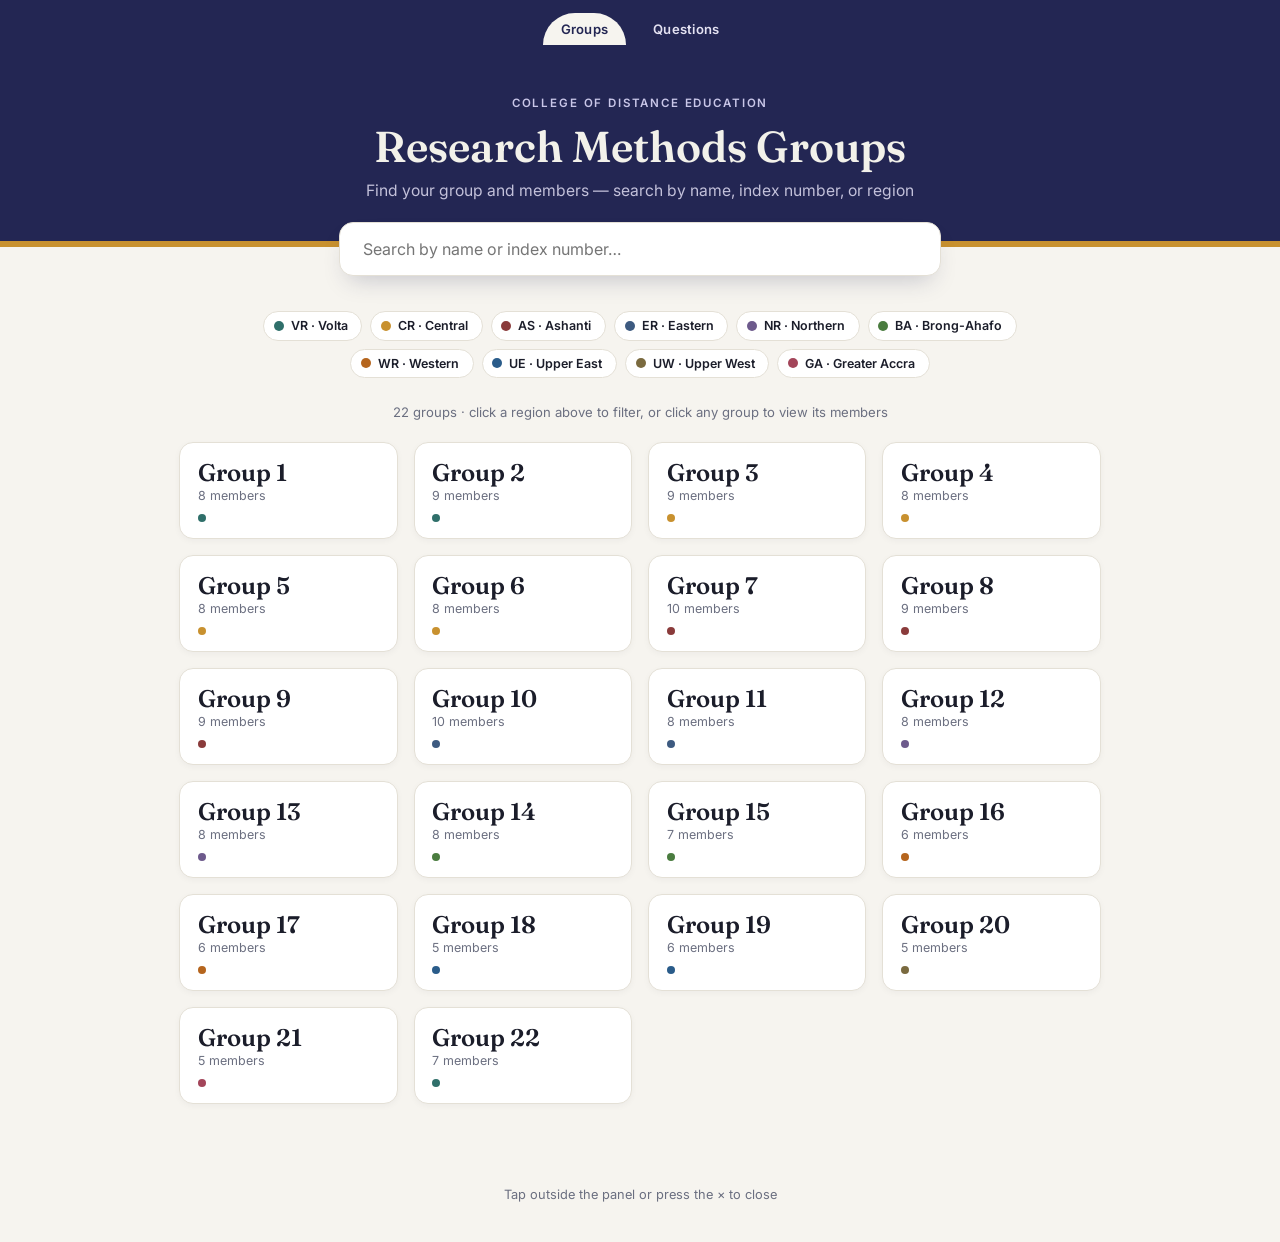
==== index.html @ 0dcab176 "Fix typo in print statement" ====
<!DOCTYPE html>
<html lang="en">
<head>
<meta charset="UTF-8">
<meta name="viewport" content="width=device-width, initial-scale=1.0">
<title>Research Methods — Groups</title>
<style>
  @import url('https://fonts.googleapis.com/css2?family=Fraunces:opsz,wght@9..144,500;9..144,600;9..144,700&family=Inter:wght@400;500;600;700&display=swap');

  :root{
    --ink:#1b1d2a;
    --paper:#f6f4ef;
    --card:#ffffff;
    --line:#e4e0d6;
    --navy:#232653;
    --gold:#c8912f;
    --muted:#6b6f80;

    /* region palette — one distinct hue per Ghana region code in the data */
    --r-VR:#2f6f6a;  /* Volta        - teal    */
    --r-CR:#c8912f;  /* Central      - gold    */
    --r-AS:#8a3b3b;  /* Ashanti      - brick   */
    --r-ER:#3d5a80;  /* Eastern      - steel   */
    --r-NR:#6d5a8c;  /* Northern     - plum    */
    --r-BA:#4a7c3f;  /* Brong-Ahafo  - moss    */
    --r-WR:#b5651d;  /* Western      - ochre   */
    --r-UE:#2a5c8a;  /* Upper East   - blue    */
    --r-UW:#7a6a3f;  /* Upper West   - olive   */
    --r-GA:#a3455a;  /* Greater Accra- rose    */
  }

  *{box-sizing:border-box;}
  body{
    margin:0; background:var(--paper); color:var(--ink);
    font-family:'Inter',system-ui,sans-serif;
    -webkit-font-smoothing:antialiased;
  }

  header{
    background:var(--navy); color:#f2f1ea;
    padding:3.2rem 1.5rem 2.6rem; text-align:center;
    border-bottom:6px solid var(--gold);
  }
  header .eyebrow{
    font-size:.72rem; letter-spacing:.16em; text-transform:uppercase;
    color:#c9c6e8; margin-bottom:.6rem; font-weight:600;
  }
  header h1{
    font-family:'Fraunces',serif; font-weight:600; font-size:clamp(1.8rem,4vw,2.7rem);
    margin:0 0 .5rem;
  }
  header p{ margin:0; color:#c3c1da; font-size:.98rem; }

  .search-wrap{
    max-width:640px; margin:-1.6rem auto 0; padding:0 1.2rem; position:relative; z-index:5;
  }
  #searchInput{
    width:100%; padding:1rem 1.4rem; border-radius:14px; border:1px solid var(--line);
    box-shadow:0 12px 24px -10px rgba(35,38,83,.25); outline:none; font-size:1rem;
    font-family:inherit; background:var(--card); color:var(--ink);
  }
  #searchInput:focus{ border-color:var(--navy); }

  #searchResults{ max-width:640px; margin:.7rem auto 0; padding:0 1.2rem; }
  .result-card{
    background:var(--card); border:1px solid var(--line); border-radius:12px;
    padding:.85rem 1.1rem; margin-bottom:.55rem; display:flex; justify-content:space-between;
    align-items:center; gap:1rem;
  }
  .result-card strong{ font-weight:600; }
  .result-card .idx{ color:var(--muted); font-size:.85rem; }
  .result-tag{
    color:#fff; padding:.25rem .7rem; border-radius:999px; font-size:.72rem;
    font-weight:600; letter-spacing:.03em; white-space:nowrap;
  }

  /* region legend / filter */
  .legend{
    max-width:900px; margin:2.2rem auto .4rem; padding:0 1.2rem;
    display:flex; flex-wrap:wrap; gap:.5rem; justify-content:center;
  }
  .legend button{
    display:flex; align-items:center; gap:.45rem; font-family:inherit;
    background:var(--card); border:1px solid var(--line); border-radius:999px;
    padding:.4rem .85rem .4rem .6rem; cursor:pointer; font-size:.78rem; font-weight:600;
    color:var(--ink); transition:.15s ease;
  }
  .legend button .dot{ width:.62rem; height:.62rem; border-radius:50%; flex:none; }
  .legend button:hover{ border-color:var(--navy); }
  .legend button.active{ background:var(--navy); border-color:var(--navy); color:#fff; }
  .legend .clear{ opacity:.65; font-weight:500; }

  .section-label{
    text-align:center; max-width:900px; margin:1.6rem auto .2rem; padding:0 1.2rem;
    color:var(--muted); font-size:.82rem;
  }

  .container{
    display:grid; grid-template-columns:repeat(auto-fill,minmax(190px,1fr));
    gap:16px; padding:1.2rem; max-width:960px; margin:0 auto 3rem;
  }

  .group-card{
    background:var(--card); border:1px solid var(--line); border-radius:14px;
    padding:1.1rem 1.1rem 1rem; cursor:pointer; text-align:left;
    box-shadow:0 2px 6px rgba(27,29,42,.04); transition:.18s ease;
  }
  .group-card:hover{ transform:translateY(-3px); box-shadow:0 10px 20px -8px rgba(27,29,42,.18); border-color:var(--navy); }
  .group-card.dimmed{ opacity:.32; }
  .group-card.highlighted{ border-color:var(--gold); box-shadow:0 0 0 2px var(--gold); }

  .group-card .g-num{
    font-family:'Fraunces',serif; font-size:1.5rem; font-weight:600; line-height:1;
  }
  .group-card .g-count{ color:var(--muted); font-size:.78rem; margin-top:.2rem; }
  .g-regions{ display:flex; gap:4px; margin-top:.7rem; flex-wrap:wrap; }
  .g-regions .dot{ width:.5rem; height:.5rem; border-radius:50%; }

  /* modal */
  .modal{
    display:none; position:fixed; inset:0; background:rgba(27,29,42,.55);
    backdrop-filter:blur(3px); z-index:1000; padding:2rem 1rem;
  }
  .modal-content{
    background:var(--card); margin:2vh auto; padding:2rem; width:100%; max-width:720px;
    border-radius:18px; position:relative; max-height:88vh; overflow-y:auto;
    box-shadow:0 30px 60px -20px rgba(0,0,0,.4);
  }
  .modal-content h2{ font-family:'Fraunces',serif; font-weight:600; margin:0 0 1rem; }
  .close{
    position:absolute; top:1.1rem; right:1.3rem; font-size:1.6rem; cursor:pointer;
    color:var(--muted); line-height:1;
  }
  .close:hover{ color:var(--ink); }

  .question-link{
    display:inline-block; margin-top:1.3rem; background:var(--gold); color:#fff;
    text-decoration:none; font-weight:700; font-size:.9rem; padding:.7rem 1.3rem;
    border-radius:10px; transition:.15s ease;
  }
  .question-link:hover{ background:var(--navy); }

  table{ width:100%; border-collapse:collapse; }
  th{
    background:var(--paper); padding:.7rem .8rem; text-align:left; font-size:.78rem;
    text-transform:uppercase; letter-spacing:.04em; color:var(--muted); border-bottom:1px solid var(--line);
  }
  td{ padding:.7rem .8rem; border-bottom:1px solid var(--line); font-size:.92rem; }
  td.rtag{ white-space:nowrap; }
  .badge{ color:#fff; padding:.2rem .55rem; border-radius:999px; font-size:.72rem; font-weight:600; }

  footer{ text-align:center; color:var(--muted); font-size:.8rem; padding:1rem 1rem 2.5rem; }

  .nav{
    display:flex; justify-content:center; gap:.6rem; padding:.8rem 1rem 0;
    background:var(--navy);
  }
  .nav a{
    color:#e4e2f2; text-decoration:none; font-size:.82rem; font-weight:600;
    padding:.5rem 1.1rem; border-radius:999px 999px 0 0; letter-spacing:.02em;
  }
  .nav a.active{ background:var(--paper); color:var(--navy); }
  .nav a:not(.active):hover{ background:rgba(255,255,255,.1); }
</style>
</head>
<body>

<div class="nav">
  <a href="index.html" class="active">Groups</a>
  <a href="questions.html">Questions</a>
</div>
<header>
  <div class="eyebrow">College of Distance Education</div>
  <h1>Research Methods Groups</h1>
  <p>Find your group and members — search by name, index number, or region</p>
</header>

<div class="search-wrap">
  <input type="text" id="searchInput" placeholder="Search by name or index number…">
</div>
<div id="searchResults"></div>

<div class="legend" id="legend"></div>
<div class="section-label" id="sectionLabel">22 groups · click a region above to filter, or click any group to view its members</div>

<div class="container" id="groupContainer"></div>

<div class="modal" id="groupModal">
  <div class="modal-content">
    <span class="close">&times;</span>
    <h2 id="modalTitle"></h2>
    <div class="table-wrapper">
      <table>
        <thead><tr><th>No</th><th>Name</th><th>Index Number</th><th>Region</th></tr></thead>
        <tbody id="studentList"></tbody>
      </table>
    </div>
    <a id="modalQuestionLink" class="question-link" href="#">Click here to see your question →</a>
  </div>
</div>

<footer>Tap outside the panel or press the × to close</footer>

<script>
const groups = {
  1: [
    { name: "Asare Abaitey", index: "CD/ITE/VR/04/24/0008", region: "VR" },
    { name: "CORBAN AWUKU", index: "CD/ITE/VR/04/24/0006", region: "VR" },
    { name: "DONKOR COLLINS", index: "CD/ITE/VR/04/23/0005", region: "VR" },
    { name: "DORA EDITH FIABU", index: "BSCIT/VR/04/24/0005", region: "VR" },
    { name: "Emmanuel Kwaku Klutse", index: "CD/ITE/VR/04/23/0013", region: "VR" },
    { name: "INNOCENT KWASI XEVI", index: "CD/ITE/VR/04/23/0006", region: "VR" },
    { name: "JOHNNY ALIFODZI", index: "BSCIT/VR/24/0012", region: "VR" },
    { name: "JOSHUA KORBLAH WANORMETAH", index: "BSCIT/VR/04/23/0002", region: "VR" }
  ],
  2: [
    { name: "Lukman Sulemana", index: "CD/ITE/VR/04/24/0005", region: "VR" },
    { name: "MISHIHU PETER EDEM", index: "CD/ITE/VR/04/23/0001", region: "VR" },
    { name: "NUKUNU BENJAMIN", index: "CD/ITE/VR/04/24/0012", region: "VR" },
    { name: "ROBERT AHIAVE", index: "CD/ITE/VR/04/23/0009", region: "VR" },
    { name: "SYLVESTER ATTAH", index: "CD/ITE/VR/04/24/0004", region: "VR" },
    { name: "TSEDZAH DAVID LIVINGSTON YAW", index: "CD/ITE/VR/04/24/0011", region: "VR" },
    { name: "AWUKU CORBAN", index: "CD/ITE/VR/04/24/0006", region: "VR" },
    { name: "AMETEPEE PROSPER", index: "CD/ITE//24/0001", region: "VR" },
    { name: "ADDAE FELIX", index: "CD/ITE/VR/04/24/0013", region: "VR" }
  ],
  3: [
    { name: "ALFRED KWASI", index: "BSCIT/CR/01/23/0016", region: "CR" },
    { name: "ANNAN FRANKLIN", index: "CD/ITE/CR/01/23/0028", region: "CR" },
    { name: "ANTHONY DAVID AUBYN", index: "CD/ITE/CR/01/23/0029", region: "CR" },
    { name: "BOYE, EMMANUEL ABBAS", index: "CD/ITE/CR/01/23/0013", region: "CR" },
    { name: "CLEMENT KOFI PRAH", index: "CD/ITE/CR/01/24/0014", region: "CR" },
    { name: "CLEMENT KOFI PRAH", index: "CD/ITE/CR/01/24/0014", region: "CR" },
    { name: "DORCAS ASIEDUWAA DONKOR", index: "CD/ITE/CR/01/23/0021", region: "CR" },
    { name: "Ebenezer Arthur", index: "BScIT/CR/01/23/0018", region: "CR" },
    { name: "EDWARD ESHUN", index: "BSCIT/CR/01/23/0001", region: "CR" }
  ],
  4: [
    { name: "EMMANUEL ATO KOOMSON-BINEY", index: "BSCIT/CR/01/24/0014", region: "CR" },
    { name: "EMMANUEL KOFI PIETERSON", index: "CD/ITE/CR/01/24/0004", region: "CR" },
    { name: "FRANCIS MAWULI FIATI", index: "BSCIT/CR/01/23/0004", region: "CR" },
    { name: "FRANK EGHAN", index: "CD/ITE/CR/01/24/0005", region: "CR" },
    { name: "GODWIN ADZRA", index: "CD/ITE/CR/01/23/0014", region: "CR" },
    { name: "JAMIL UMAR", index: "BSCIT/CR/01/24/0023", region: "CR" },
    { name: "JOSEPH AHINAKWAH", index: "BSCIT/CR/01/23/0005", region: "CR" },
    { name: "KYAKYE EMMANUEL OKYERE", index: "BSCIT/CR/30/25/0003", region: "CR" }
  ],
  5: [
    { name: "MENSAH LEONNDEL", index: "CD/ITE/CR/01/23/0023", region: "CR" },
    { name: "MERSHACK ANNAN", index: "CD/ITE/CR/01/23/0003", region: "CR" },
    { name: "MOHAMMED SAEED", index: "BSCIT/CR/01/24/0022", region: "CR" },
    { name: "NANA DANSO OKOH-OKAI", index: "BSCIT/CR/01/23/0010", region: "CR" },
    { name: "Obeng Emmanuel", index: "BSCIT/BR/30/25/0001", region: "CR" },
    { name: "OSEI KOFI BROBBEY", index: "BSCIT/CR/30/25/0010", region: "CR" },
    { name: "PATRICK PRINCE ZIKPUI", index: "BSCIT/CR/01/23/0014", region: "CR" },
    { name: "RICHARD ESSEL", index: "BSCIT/CR/01/23/0006", region: "CR" }
  ],
  6: [
    { name: "ROCKSON ODURO AKUAMOAH", index: "BSCIT/CR/01/23/0002", region: "CR" },
    { name: "RUTH MENSAH", index: "CD/ITE/CR/01/23/0001", region: "CR" },
    { name: "SALAMATU AHMED ABUBAKAR", index: "CD/ITE/CR/01/23/0002", region: "CR" },
    { name: "SIMON QUAICOE", index: "CD/ITE/CR/01/24/0010", region: "CR" },
    { name: "STEPHEN BOATENG", index: "CD/ITE/CR/01/23/0018", region: "CR" },
    { name: "THEOPHILUS ARYEE", index: "CD/ITE/CR/01/23/0032", region: "CR" },
    { name: "THEOPHILUS ARYEE", index: "CD/ITE/CR/01/23/0032", region: "CR" },
    { name: "VALENTINE KAFUI AWUNYO", index: "BSCIT/CR/01/23/0013", region: "CR" }
  ],
  7: [
    { name: "AFUM CLEMENT", index: "CD/ITE/AS/09/24/0019", region: "AS" },
    { name: "Agnes Addai-Yeboah", index: "CD/ITE/AS/09/24/0008", region: "AS" },
    { name: "Amofa  Amponsah Emmanuel", index: "CD/ITE/AS/09/24/0011", region: "AS" },
    { name: "ANDREWS SEIDU", index: "BSCIT/AS/09/24/0005", region: "AS" },
    { name: "ANNOR KOFI SETH", index: "CD/ITE/AS/09/23/0031", region: "AS" },
    { name: "ANNOR OLIVER", index: "CD/ITE/AS/09/23/0003", region: "AS" },
    { name: "AWUDU MALIK", index: "CD/ITE/AS/09/24/0003", region: "AS" },
    { name: "Baffour kyei Emmanuel", index: "CD/ITE/AS/09/23/0012", region: "AS" },
    { name: "Boadu Richard", index: "BSCIT/AS/09/23/0006", region: "AS" },
    { name: "Boateng Richard", index: "CD/ITE/AS/09/24/0024", region: "AS" }
  ],
  8: [
    { name: "Christiana Alarle", index: "CD/ITE/AS/09/24/0004", region: "AS" },
    { name: "Collins Tuffour", index: "CD/ITE/AS/09/24/0016", region: "AS" },
    { name: "Daniel Kwabena Boakye", index: "CD/ITE/AS/09/24/0006", region: "AS" },
    { name: "DANQUAH HANNAH", index: "CD/ITE/AS/09/23/0027", region: "AS" },
    { name: "Edmund Yedu Quansah", index: "BSCIT/AS/09/23/0002", region: "AS" },
    { name: "Edwin Kwakye", index: "BSCIT/AS/09/23/0007", region: "AS" },
    { name: "EMMANUELLA ADU-ADOMAH", index: "CD/ITE/AS/09/24/0001", region: "AS" },
    { name: "Erica Asante", index: "CD/ITE/AS/09/23/0021", region: "AS" },
    { name: "Faustina Awuah", index: "CD/ITE/AS/09/23/0032", region: "AS" }
  ],
  9: [
    { name: "FRANK NANA ADJEI BAFFOUR", index: "BSCIT/AS/09/23/0008", region: "AS" },
    { name: "ISAAC OPPONG", index: "CD/ITE/AS/09/23/0010", region: "AS" },
    { name: "JONATHAN OSEI BOATENG", index: "CD/ITE/AS/09/24/0012", region: "AS" },
    { name: "Maxwell Junior Atta Poku", index: "CD/ITE/AS/09/24/0014", region: "AS" },
    { name: "MICHEAL OPOKU ASAMOAH", index: "CD/ITE/AS/09/23/0029", region: "AS" },
    { name: "Rita Bobie Ansah", index: "CD/ITE/AS/09/24/0005", region: "AS" },
    { name: "SAAH ATTA DANIEL", index: "CD/ITE/AS/09/24/0010", region: "AS" },
    { name: "SAMIRA NUHU YAHYA", index: "CD/ITE/AS/09/24/0007", region: "AS" },
    { name: "Stella Boateng Mensah", index: "CD/ITE/AS/09/23/0009", region: "AS" }
  ],
  10: [
    { name: "ADDEY SAMPSON", index: "CD/ITE/ER/01/24/0001", region: "ER" },
    { name: "Adjovu Abdul Rahman", index: "CD/ITE/ER/01/24/0018", region: "ER" },
    { name: "ALEX TETTEH", index: "CD/ITE/ER/01/24/0005", region: "ER" },
    { name: "Awo-Teye Seth", index: "CD/ITE/ER/01/24/0012", region: "ER" },
    { name: "Boateng Emmanuel Boadu", index: "CD/ITE/ER/01/24/0006", region: "ER" },
    { name: "BOATENG PRINCE", index: "CD/ITE/ER/01/24/0009", region: "ER" },
    { name: "Darko Emmanuel", index: "BSCIT/ER/01/23/0005", region: "ER" },
    { name: "Larbi Tetteh Gabriel", index: "BSCIT/ER/01/23/0001", region: "ER" },
    { name: "ERIC KOBINA MENSAH", index: "CD/ITE/ER/01/24/0017", region: "ER" },
    { name: "FYNN-SNAMAN ARCHIBALD NYAMEATE", index: "CD/ITE/ER/01/23/0019", region: "ER" }
  ],
  11: [
    { name: "Joana Yaa Amponsah", index: "CD/ITE/ER/01/24/0016", region: "ER" },
    { name: "KYEI ASOMANING KWAKU", index: "CD/ITE/ER/01/24/0004", region: "ER" },
    { name: "Lydia Baah Amoako", index: "CD/ITE/ER/01/24/0010", region: "ER" },
    { name: "OBENG ERNEST", index: "CD/ITE/ER/01/24/0011", region: "ER" },
    { name: "Peter Kofi Agradi", index: "CD/ITE/ER/01/23/0003", region: "ER" },
    { name: "Richmond Seyram Wordekpor", index: "CD/ITE/ER/01/23/0017", region: "ER" },
    { name: "Susana Antwi", index: "BSCIT/ER/01/23/0002", region: "ER" },
    { name: "YELLOOH YAW ZAKKOUR", index: "CD/ITE/ER/01/24/0003", region: "ER" }
  ],
  12: [
    { name: "ABDUL NASIR ABDUL RAHAMAN", index: "CD/ITE/NR/02/24/0008", region: "NR" },
    { name: "ABDUL-WARIS ZUA ISSAH", index: "CD/ITE/NR/02/24/0005", region: "NR" },
    { name: "Adam Mansuru", index: "CD/ITE/NR/02/24/0001", region: "NR" },
    { name: "Akanbasiwayi Joshua", index: "CD/ITE/NR/02/24/0016", region: "NR" },
    { name: "Alhassan Shaibu Eliasu", index: "CD/ITE/NR/02/24/0009", region: "NR" },
    { name: "Alhassan Tarika Mohammed", index: "CD/ITE/NR/02/24/0015", region: "NR" },
    { name: "Daniel Mawuli Agbelesessie", index: "BSCIT/NR/02/23/0005", region: "NR" },
    { name: "Dery Naamwin Charlotte", index: "BSCIT/NR/02/24/0003", region: "NR" }
  ],
  13: [
    { name: "Fuseini Rauf", index: "CD/ITE/NR/02/24/0010", region: "NR" },
    { name: "ISSAH BABA IDDI", index: "BSCIT/NR/02/24/0009", region: "NR" },
    { name: "JOSEPH SUHUYINI MAHAMA", index: "CD/ITE/NR/02/23/0020", region: "NR" },
    { name: "Kwesi Sam Wilson", index: "CD/ITE/NR/02/23/0021", region: "NR" },
    { name: "MOHAMMED ABDUL MUMIN", index: "BSCIT/NR/02/23/0007", region: "NR" },
    { name: "Nkabiche Joel Niyasangma", index: "Cd/ite/NR/23/0002", region: "NR" },
    { name: "OSMAN SALIM", index: "BSCIT/NR/02/23/0001", region: "NR" },
    { name: "YAKUBU ABDUL-RAZAK", index: "CD/ITE/NR/02/24/0004", region: "NR" }
  ],
  14: [
    { name: "ALLAKOM", index: "CD/ITE/BA/11/24/0003", region: "BA" },
    { name: "AMANKWAA ISAAC", index: "CD/ITE/BA/11/24/0015", region: "BA" },
    { name: "Asaman Salifu Charles", index: "BScIT/BA/11/24/0005", region: "BA" },
    { name: "ASAMAN SALIFU CHARLES", index: "BSCIT/BA/11/24/0005", region: "BA" },
    { name: "ASARE KWAKU SAMUEL", index: "CD/ITE/BA/11/23/0001", region: "BA" },
    { name: "BAWEL ANDREWS", index: "CD/ITE/BA/11/24/0013", region: "BA" },
    { name: "BRIGHT ASOMAH", index: "CD/ITE/BA/11/24/0011", region: "BA" },
    { name: "EBENEZER OSEI BOAHEN", index: "CD/ITE/BA/11/24/0006", region: "BA" }
  ],
  15: [
    { name: "GEORGE BOATENG", index: "CD/ITE/BA/11/23/0021", region: "BA" },
    { name: "ISAAC OSEI YEBOAH", index: "CD/ITE/BA/11/23/0008", region: "BA" },
    { name: "JOSEPH OHENE ASARE", index: "CD/ITE/BA/11/24/0008", region: "BA" },
    { name: "NSOH NICHOLAS", index: "CD/ITE/BA/11/23/0014", region: "BA" },
    { name: "Sarfo kwadwo Evans", index: "CD/ITE/BA/11/23/0005", region: "BA" },
    { name: "SEI YIRIARAH RANSOM", index: "CD/ITE/BA/11/24/0018", region: "BA" },
    { name: "Tsitsia Pearl Afi", index: "CD/ITE/BA/11/23/0015", region: "BA" }
  ],
  16: [
    { name: "ABRAHAM KATTAH", index: "BSCIT/WR/08/23/0006", region: "WR" },
    { name: "Asamoah Raymond Senior", index: "BSCIT/WR/08/23/0004", region: "WR" },
    { name: "EBENEZER KWESI NKRUMAH", index: "BSCIT/WR/08/23/0002", region: "WR" },
    { name: "Emmanuel Baidoo", index: "BSCIT/WR/08/23/0003", region: "WR" },
    { name: "Gloria obenewaa-Adjei", index: "BSCIT/WR/08/24/0007", region: "WR" },
    { name: "Isaac Kwesi Dei-Forson", index: "BSCIT/WR/08/23/0011", region: "WR" }
  ],
  17: [
    { name: "ISAAC OPOKU", index: "CD/ITE/WR/08/24/0001", region: "WR" },
    { name: "MERCY ADOMAKOA BOATENG", index: "BSCIT/WR/08/23/0009", region: "WR" },
    { name: "Michael Aidoo", index: "CD/ITE/WR/08/24/0007", region: "WR" },
    { name: "SAFO DOMINIC CLEMENT", index: "CD/ITE/WR/08/23/0005", region: "WR" },
    { name: "Solomon Dodoo-Entsie", index: "CD/ITE/WR/08/24/0006", region: "WR" },
    { name: "Solomon Yao Agbemadu", index: "CD/ITE/WR/08/24/0008", region: "WR" }
  ],
  18: [
    { name: "AKURUGU ASSIBI JOSEPHINE", index: "CD/ITE/UE/02/24/0010", region: "UE" },
    { name: "AMADU WABUGU SHERIF", index: "CD/ITE/UE/02/24/0007", region: "UE" },
    { name: "AMARTEY ISAAC JUNIOR", index: "CD/ITE/UE/02/24/0005", region: "UE" },
    { name: "Eric Wonbod Laar", index: "CD/ITE/UE/02/24/0003", region: "UE" },
    { name: "Faisal Ali", index: "BSCIT/UE/02/23/0001", region: "UE" }
  ],
  19: [
    { name: "KABA BUGASE RAPHAEL", index: "CD/ITE/UE/02/23/0007", region: "UE" },
    { name: "KORTOE RICHARD MAKAFUI", index: "CD/ ITE/UE/02/24/0001", region: "UE" },
    { name: "ATULE AUGUSTINE AWINTIBRA", index: "CD/ITE/UE/02/23/0004", region: "UE" },
    { name: "MAJEED ABDULAI", index: "CD/ITE/UE/02/23/0002", region: "UE" },
    { name: "SEIDU SURINLA ABDALLAH", index: "CD/ITE/UE/02/24/0011", region: "UE" },
    { name: "YIDANA ABDUL-MAJEED", index: "BScIT/UE/30/25/0001", region: "UE" }
  ],
  20: [
    { name: "ABDUL-RASHID ISSAHAKU SUNGSUMA", index: "CD/ITE/UW/01/24/0003", region: "UW" },
    { name: "ABDUL-WASIR MAHAMA YAKUBU", index: "CD/ITE/UW/01/24/0002", region: "UW" },
    { name: "Beyuo Rita", index: "CD/ITE/UW/30/25/0001", region: "UW" },
    { name: "Mumuni mabruk", index: "CD/ITE/UW/01/24/0001", region: "UW" },
    { name: "MWINI REINFRED", index: "CD/ITE/UW/01/24/0006", region: "UW" }
  ],
  21: [
    { name: "Agyei Richard", index: "CD/ITE/GA/14/23/0018", region: "GA" },
    { name: "Azama Portia", index: "BSCIT/GA/14/23/0036", region: "GA" },
    { name: "KELVIN EDOE QUARSHIE", index: "BSCIT/GA/14/23/0004", region: "GA" },
    { name: "SELBY LESLIE BLANKSON", index: "BSCIT/GA/14/24/0054", region: "GA" },
    { name: "Steven Okra Prah", index: "BSCIT/GA/14/23/0003", region: "GA" }
  ],
  22: [
    { name: "ABOTSI JOY", index: "BSCIT/VR/04/24/0006", region: "VR" },
    { name: "ADZIMAHE Gabriel Kwaku", index: "CD/ITE/VR/04/24/0018", region: "VR" },
    { name: "Agbeko Elijah", index: "CD/ITE/VR/04/24/0009", region: "VR" },
    { name: "AMEKUFE VICTOR", index: "CD/ITE/VR/04/24/0014", region: "VR" },
    { name: "AMOAH DAVID", index: "CD/ITE/VR/04/24/0016", region: "VR" },
    { name: "Apetsi Joseph Senyo", index: "CD/ITE/VR/04/24/0002", region: "VR" },
    { name: "Lawrence Richmond Agbemadu", index: "BSCIT/VR/04/23/0003", region: "VR" }
  ]
};

const regionNames = {
  VR:"Volta", CR:"Central", AS:"Ashanti", ER:"Eastern", NR:"Northern",
  BA:"Brong-Ahafo", WR:"Western", UE:"Upper East", UW:"Upper West", GA:"Greater Accra"
};

const groupContainer = document.getElementById("groupContainer");
const modal = document.getElementById("groupModal");
const studentList = document.getElementById("studentList");
const legend = document.getElementById("legend");
const sectionLabel = document.getElementById("sectionLabel");

let activeRegion = null;

// Build region legend/filter
const regionsPresent = Object.keys(regionNames).filter(r =>
  Object.values(groups).some(list => list.some(s => s.region === r))
);

regionsPresent.forEach(r => {
  const btn = document.createElement("button");
  btn.innerHTML = `<span class="dot" style="background:var(--r-${r})"></span>${r} · ${regionNames[r]}`;
  btn.onclick = () => {
    activeRegion = activeRegion === r ? null : r;
    renderLegend();
    renderCards();
  };
  btn.dataset.region = r;
  legend.appendChild(btn);
});

function renderLegend(){
  [...legend.children].forEach(btn => {
    btn.classList.toggle("active", btn.dataset.region === activeRegion);
  });
  sectionLabel.textContent = activeRegion
    ? `Showing groups with students from ${regionNames[activeRegion]} (${activeRegion}) — click again to clear`
    : "22 groups · click a region above to filter, or click any group to view its members";
}

function renderCards(){
  groupContainer.innerHTML = "";
  Object.keys(groups).forEach(num => {
    const list = groups[num];
    const hasRegion = list.some(s => s.region === activeRegion);
    const card = document.createElement("div");
    card.className = "group-card";
    if (activeRegion) card.classList.add(hasRegion ? "highlighted" : "dimmed");

    const uniqueRegions = [...new Set(list.map(s => s.region))];
    const dots = uniqueRegions.map(r => `<span class="dot" style="background:var(--r-${r})" title="${regionNames[r] || r}"></span>`).join("");

    card.innerHTML = `
      <div class="g-num">Group ${num}</div>
      <div class="g-count">${list.length} member${list.length !== 1 ? "s" : ""}</div>
      <div class="g-regions">${dots}</div>
    `;
    card.onclick = () => showGroup(num);
    groupContainer.appendChild(card);
  });
}

function showGroup(num){
  document.getElementById("modalTitle").innerText = `Group ${num}`;
  studentList.innerHTML = groups[num].map((s, i) => `
    <tr>
      <td>${i + 1}</td>
      <td>${s.name}</td>
      <td>${s.index}</td>
      <td class="rtag"><span class="badge" style="background:var(--r-${s.region})">${s.region}</span></td>
    </tr>
  `).join('');
  document.getElementById("modalQuestionLink").href = `questions.html?group=${num}`;
  modal.style.display = "block";
}

document.querySelector(".close").onclick = () => modal.style.display = "none";
window.onclick = (e) => { if (e.target === modal) modal.style.display = "none"; };

document.getElementById("searchInput").addEventListener("input", (e) => {
  const val = e.target.value.toLowerCase().trim();
  const results = document.getElementById("searchResults");
  results.innerHTML = val.length < 2 ? "" : Object.entries(groups).flatMap(([g, list]) =>
    list.filter(s => s.name.toLowerCase().includes(val) || s.index.toLowerCase().includes(val))
        .map(s => `
          <div class="result-card">
            <div><strong>${s.name}</strong><br><span class="idx">${s.index}</span></div>
            <span class="result-tag" style="background:var(--r-${s.region})">Group ${g}</span>
          </div>`)
  ).join('');
});

renderLegend();
renderCards();
</script>
</body>
</html>
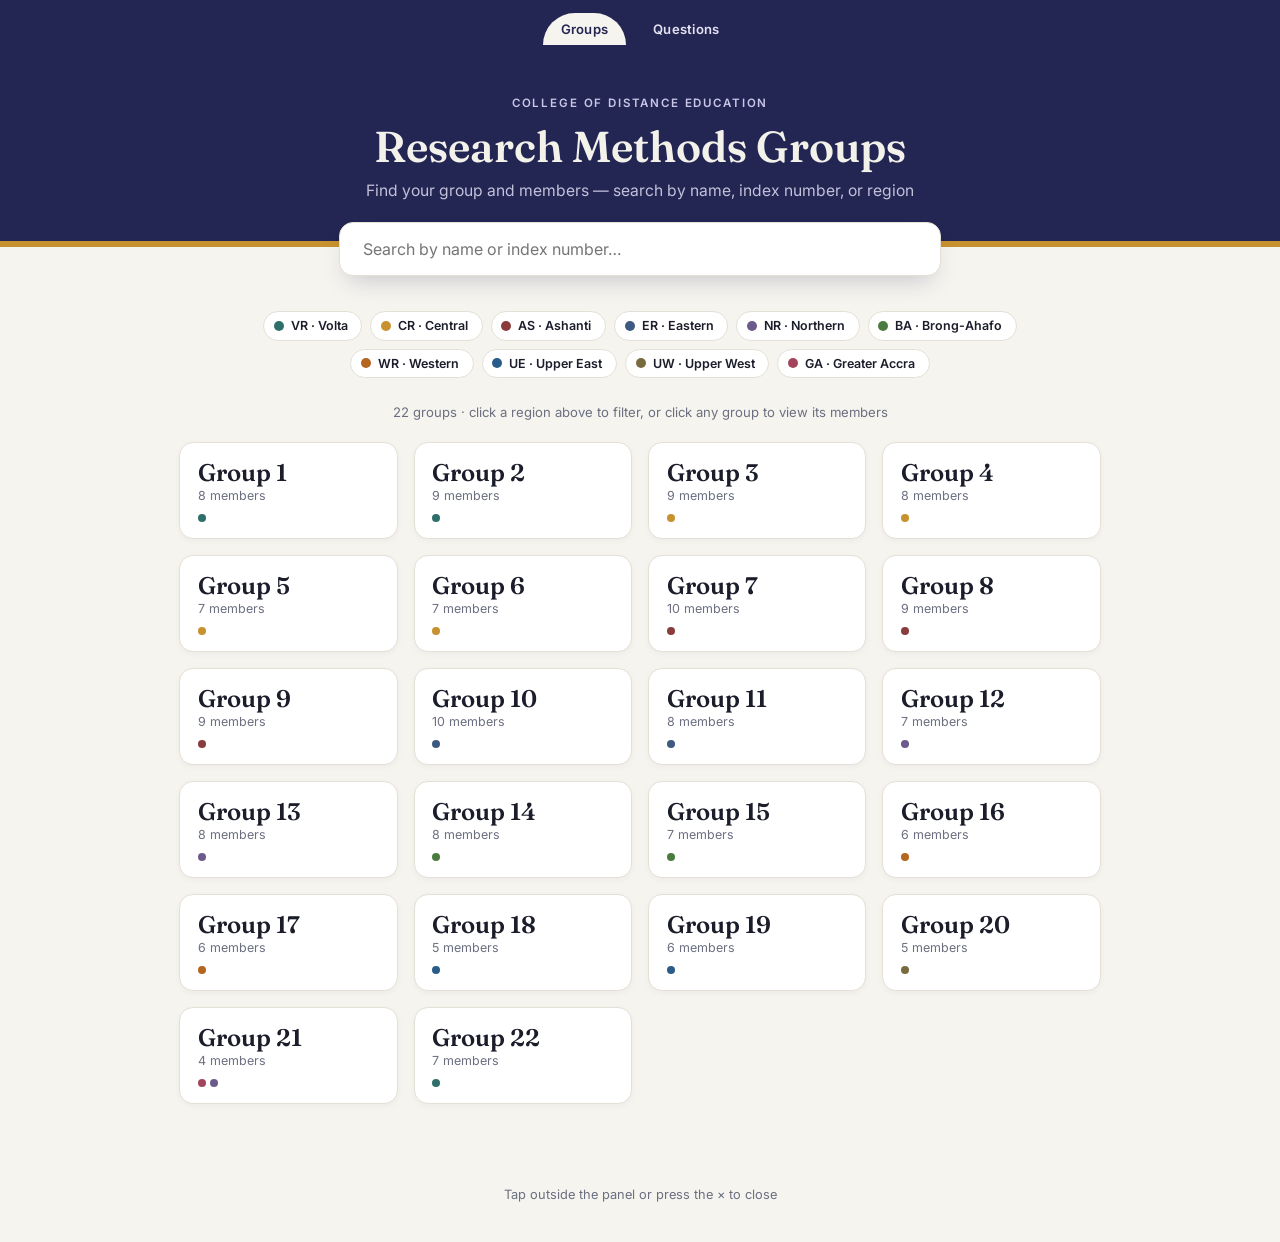
==== commit 492fd85f: "Update print statement from 'Hello' to 'Goodbye'" ====
--- a/index.html
+++ b/index.html
@@ -210,7 +210,7 @@
     { name: "DORA EDITH FIABU", index: "BSCIT/VR/04/24/0005", region: "VR" },
     { name: "Emmanuel Kwaku Klutse", index: "CD/ITE/VR/04/23/0013", region: "VR" },
     { name: "INNOCENT KWASI XEVI", index: "CD/ITE/VR/04/23/0006", region: "VR" },
-    { name: "JOHNNY ALIFODZI", index: "BSCIT/VR/24/0012", region: "VR" },
+    { name: "JOHNNY ALIFODZI", index: "BSCIT/VR/04/24/0012", region: "VR" },
     { name: "JOSHUA KORBLAH WANORMETAH", index: "BSCIT/VR/04/23/0002", region: "VR" }
   ],
   2: [
@@ -250,7 +250,6 @@
     { name: "MERSHACK ANNAN", index: "CD/ITE/CR/01/23/0003", region: "CR" },
     { name: "MOHAMMED SAEED", index: "BSCIT/CR/01/24/0022", region: "CR" },
     { name: "NANA DANSO OKOH-OKAI", index: "BSCIT/CR/01/23/0010", region: "CR" },
-    { name: "Obeng Emmanuel", index: "BSCIT/BR/30/25/0001", region: "CR" },
     { name: "OSEI KOFI BROBBEY", index: "BSCIT/CR/30/25/0010", region: "CR" },
     { name: "PATRICK PRINCE ZIKPUI", index: "BSCIT/CR/01/23/0014", region: "CR" },
     { name: "RICHARD ESSEL", index: "BSCIT/CR/01/23/0006", region: "CR" }
@@ -261,7 +260,6 @@
     { name: "SALAMATU AHMED ABUBAKAR", index: "CD/ITE/CR/01/23/0002", region: "CR" },
     { name: "SIMON QUAICOE", index: "CD/ITE/CR/01/24/0010", region: "CR" },
     { name: "STEPHEN BOATENG", index: "CD/ITE/CR/01/23/0018", region: "CR" },
-    { name: "THEOPHILUS ARYEE", index: "CD/ITE/CR/01/23/0032", region: "CR" },
     { name: "THEOPHILUS ARYEE", index: "CD/ITE/CR/01/23/0032", region: "CR" },
     { name: "VALENTINE KAFUI AWUNYO", index: "BSCIT/CR/01/23/0013", region: "CR" }
   ],
@@ -328,7 +326,6 @@
     { name: "Akanbasiwayi Joshua", index: "CD/ITE/NR/02/24/0016", region: "NR" },
     { name: "Alhassan Shaibu Eliasu", index: "CD/ITE/NR/02/24/0009", region: "NR" },
     { name: "Alhassan Tarika Mohammed", index: "CD/ITE/NR/02/24/0015", region: "NR" },
-    { name: "Daniel Mawuli Agbelesessie", index: "BSCIT/NR/02/23/0005", region: "NR" },
     { name: "Dery Naamwin Charlotte", index: "BSCIT/NR/02/24/0003", region: "NR" }
   ],
   13: [
@@ -344,11 +341,11 @@
   14: [
     { name: "ALLAKOM", index: "CD/ITE/BA/11/24/0003", region: "BA" },
     { name: "AMANKWAA ISAAC", index: "CD/ITE/BA/11/24/0015", region: "BA" },
-    { name: "Asaman Salifu Charles", index: "BScIT/BA/11/24/0005", region: "BA" },
     { name: "ASAMAN SALIFU CHARLES", index: "BSCIT/BA/11/24/0005", region: "BA" },
     { name: "ASARE KWAKU SAMUEL", index: "CD/ITE/BA/11/23/0001", region: "BA" },
     { name: "BAWEL ANDREWS", index: "CD/ITE/BA/11/24/0013", region: "BA" },
     { name: "BRIGHT ASOMAH", index: "CD/ITE/BA/11/24/0011", region: "BA" },
+    { name: "Obeng Emmanuel", index: "BSCIT/BR/30/25/0001", region: "BA" },
     { name: "EBENEZER OSEI BOAHEN", index: "CD/ITE/BA/11/24/0006", region: "BA" }
   ],
   15: [
@@ -400,9 +397,8 @@
   ],
   21: [
     { name: "Agyei Richard", index: "CD/ITE/GA/14/23/0018", region: "GA" },
-    { name: "Azama Portia", index: "BSCIT/GA/14/23/0036", region: "GA" },
-    { name: "KELVIN EDOE QUARSHIE", index: "BSCIT/GA/14/23/0004", region: "GA" },
     { name: "SELBY LESLIE BLANKSON", index: "BSCIT/GA/14/24/0054", region: "GA" },
+    { name: "Daniel Mawuli Agbelesessie", index: "BSCIT/NR/02/23/0005", region: "NR" },
     { name: "Steven Okra Prah", index: "BSCIT/GA/14/23/0003", region: "GA" }
   ],
   22: [
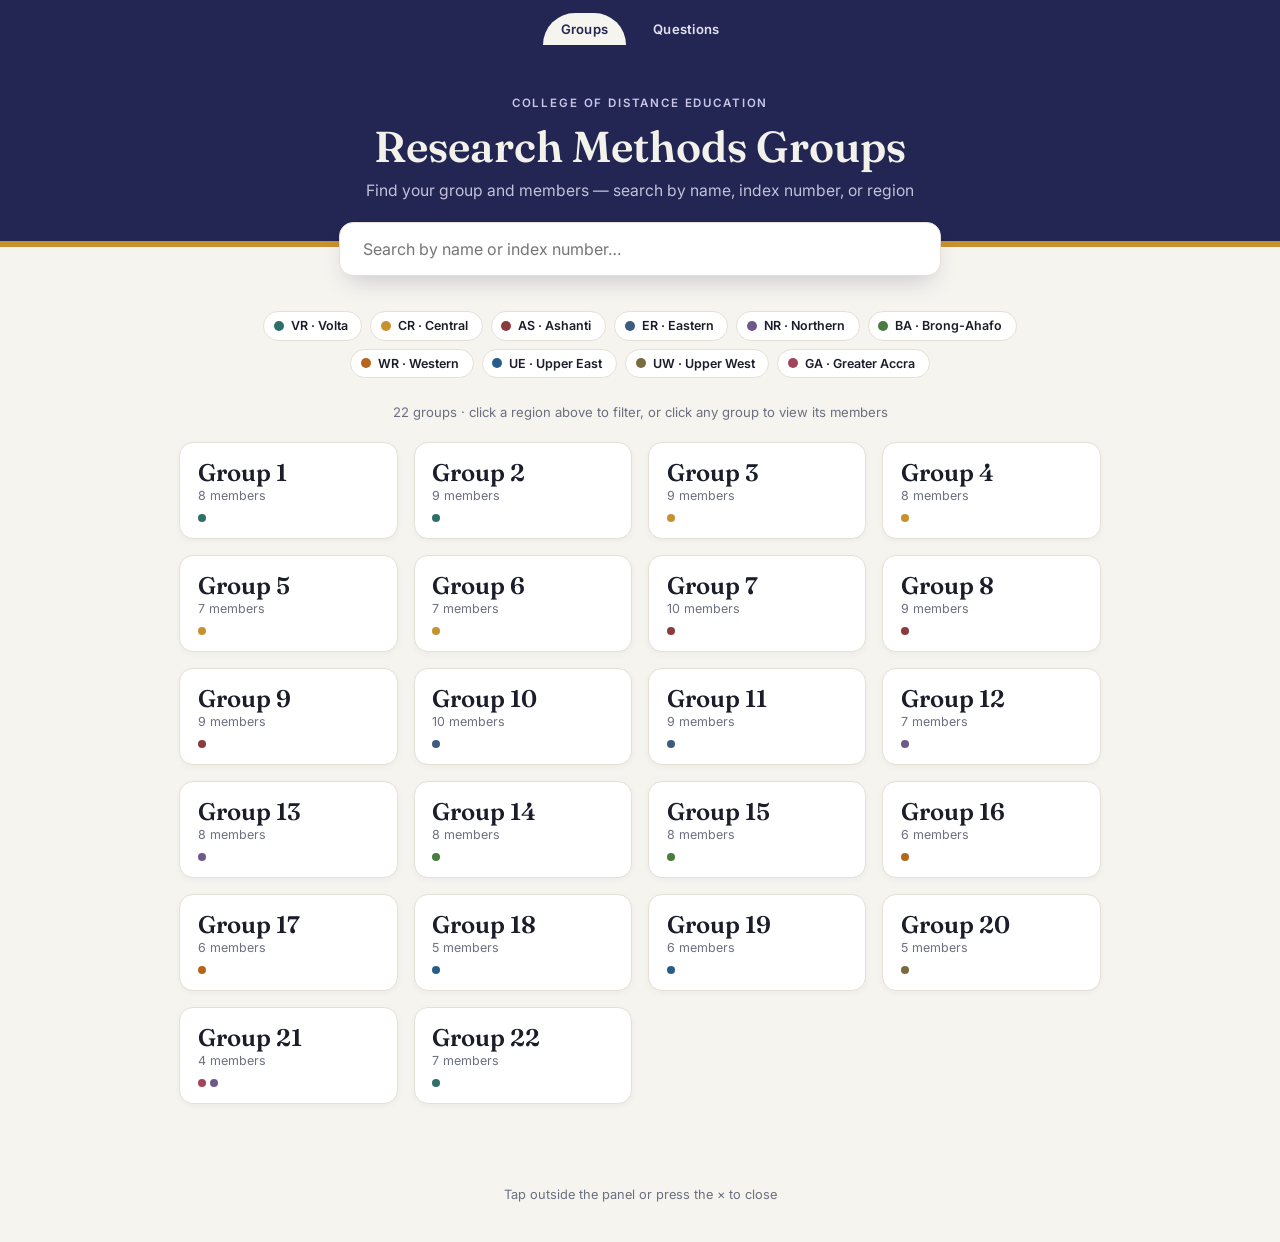
==== commit 5b3b1838: "Update print statement from 'Hello' to 'Goodbye'" ====
--- a/index.html
+++ b/index.html
@@ -317,6 +317,7 @@
     { name: "Peter Kofi Agradi", index: "CD/ITE/ER/01/23/0003", region: "ER" },
     { name: "Richmond Seyram Wordekpor", index: "CD/ITE/ER/01/23/0017", region: "ER" },
     { name: "Susana Antwi", index: "BSCIT/ER/01/23/0002", region: "ER" },
+    { name: "EMMANUEL KWABENA AHIABOR", index: "BSCIT/ER/30/25/0012", region: "ER" },
     { name: "YELLOOH YAW ZAKKOUR", index: "CD/ITE/ER/01/24/0003", region: "ER" }
   ],
   12: [
@@ -355,6 +356,7 @@
     { name: "NSOH NICHOLAS", index: "CD/ITE/BA/11/23/0014", region: "BA" },
     { name: "Sarfo kwadwo Evans", index: "CD/ITE/BA/11/23/0005", region: "BA" },
     { name: "SEI YIRIARAH RANSOM", index: "CD/ITE/BA/11/24/0018", region: "BA" },
+    { name: "BENEDICT OPPONG", index: "CD/ITE/BA/11/23/0007", region: "BA" },
     { name: "Tsitsia Pearl Afi", index: "CD/ITE/BA/11/23/0015", region: "BA" }
   ],
   16: [
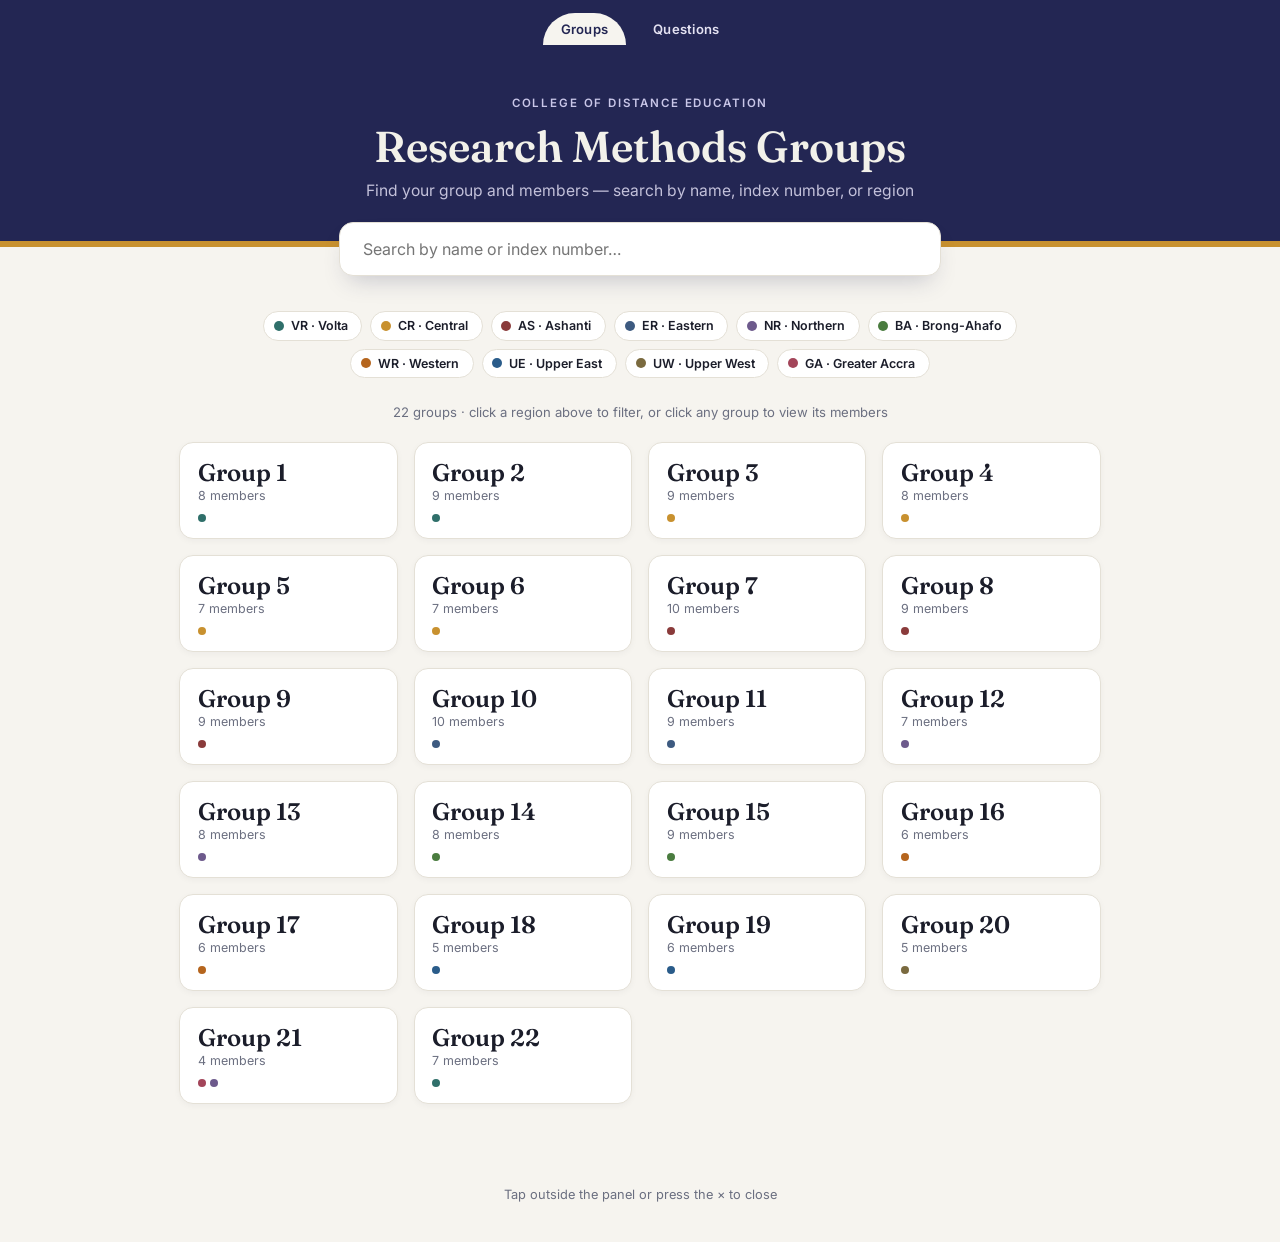
==== commit 245c4de4: "Update index.html" ====
--- a/index.html
+++ b/index.html
@@ -357,6 +357,7 @@
     { name: "Sarfo kwadwo Evans", index: "CD/ITE/BA/11/23/0005", region: "BA" },
     { name: "SEI YIRIARAH RANSOM", index: "CD/ITE/BA/11/24/0018", region: "BA" },
     { name: "BENEDICT OPPONG", index: "CD/ITE/BA/11/23/0007", region: "BA" },
+    { name: "AKAMBELUM AWENEGROYA GEORGE", index: "CD/ITE/BA/11/24/0004", region: "BA" },
     { name: "Tsitsia Pearl Afi", index: "CD/ITE/BA/11/23/0015", region: "BA" }
   ],
   16: [
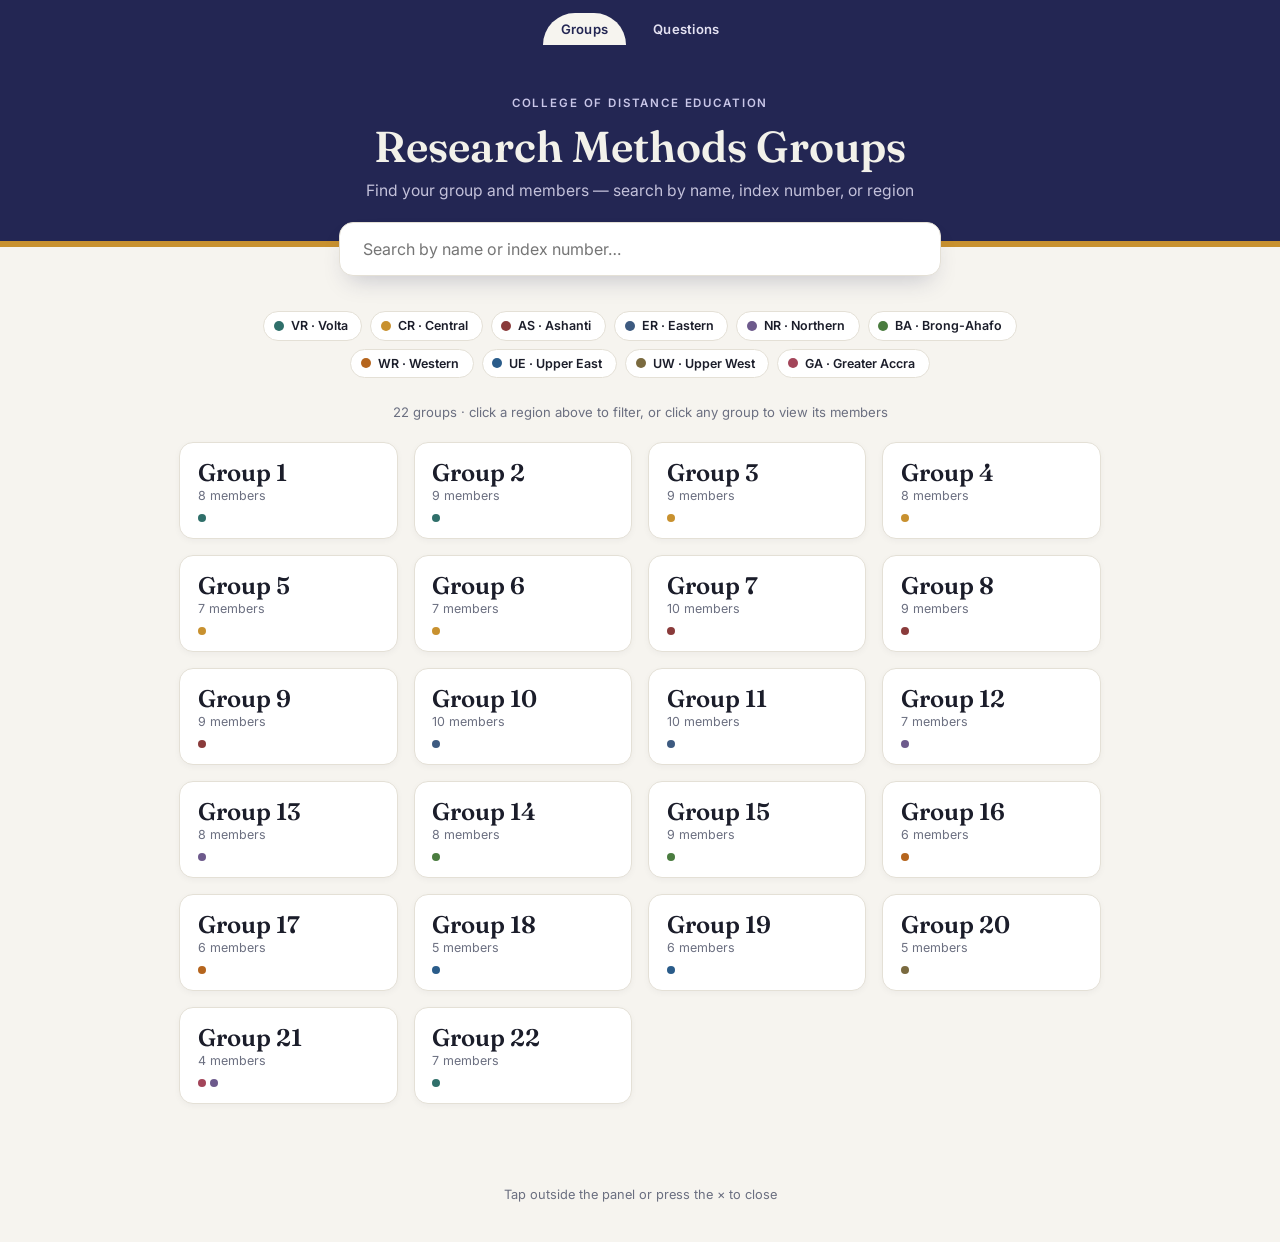
==== commit 1402898d: "Update index.html" ====
--- a/index.html
+++ b/index.html
@@ -317,6 +317,7 @@
     { name: "Peter Kofi Agradi", index: "CD/ITE/ER/01/23/0003", region: "ER" },
     { name: "Richmond Seyram Wordekpor", index: "CD/ITE/ER/01/23/0017", region: "ER" },
     { name: "Susana Antwi", index: "BSCIT/ER/01/23/0002", region: "ER" },
+    { name: "Emmanuel Ohene Budu", index: "CD/ITE/ER/01/23/0020", region: "ER" },
     { name: "EMMANUEL KWABENA AHIABOR", index: "BSCIT/ER/30/25/0012", region: "ER" },
     { name: "YELLOOH YAW ZAKKOUR", index: "CD/ITE/ER/01/24/0003", region: "ER" }
   ],
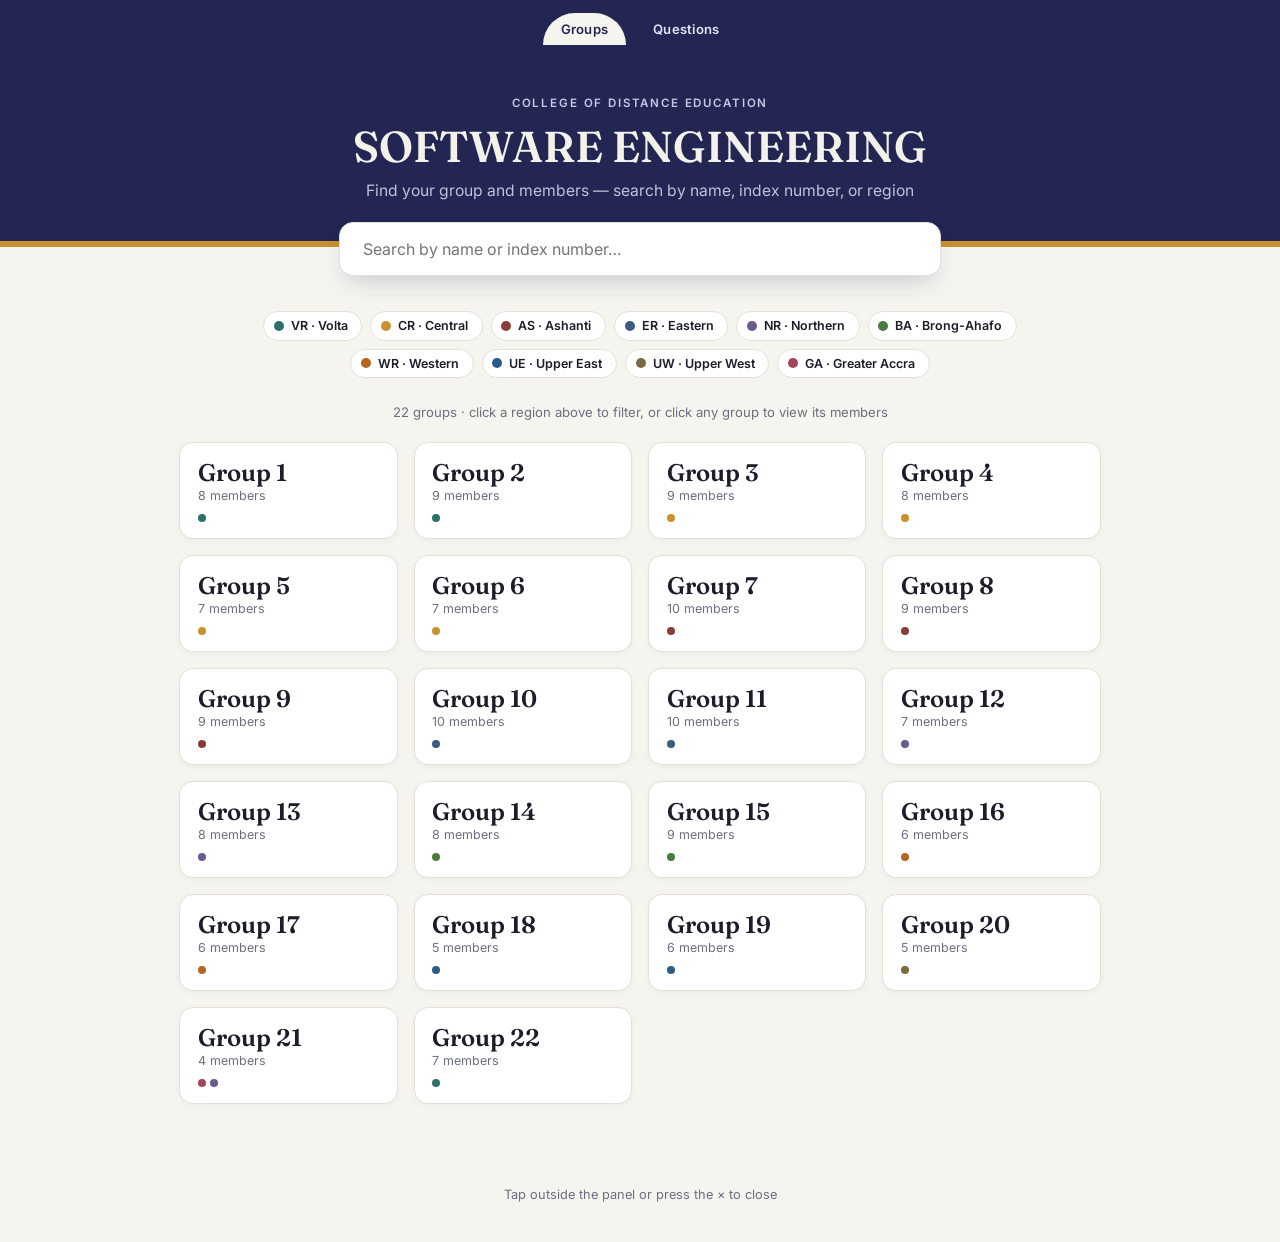
==== commit 8590fd53: "Changed title to software engineering" ====
--- a/index.html
+++ b/index.html
@@ -171,7 +171,7 @@
 </div>
 <header>
   <div class="eyebrow">College of Distance Education</div>
-  <h1>Research Methods Groups</h1>
+  <h1>SOFTWARE ENGINEERING</h1>
   <p>Find your group and members — search by name, index number, or region</p>
 </header>
 
@@ -317,7 +317,7 @@
     { name: "Peter Kofi Agradi", index: "CD/ITE/ER/01/23/0003", region: "ER" },
     { name: "Richmond Seyram Wordekpor", index: "CD/ITE/ER/01/23/0017", region: "ER" },
     { name: "Susana Antwi", index: "BSCIT/ER/01/23/0002", region: "ER" },
-    { name: "Emmanuel Ohene Budu", index: "CD/ITE/ER/01/23/0020", region: "ER" },
+    { name: "Emmanuel Ohene Budu", index: "CD/ITE/ER/01/24/0020", region: "ER" },
     { name: "EMMANUEL KWABENA AHIABOR", index: "BSCIT/ER/30/25/0012", region: "ER" },
     { name: "YELLOOH YAW ZAKKOUR", index: "CD/ITE/ER/01/24/0003", region: "ER" }
   ],
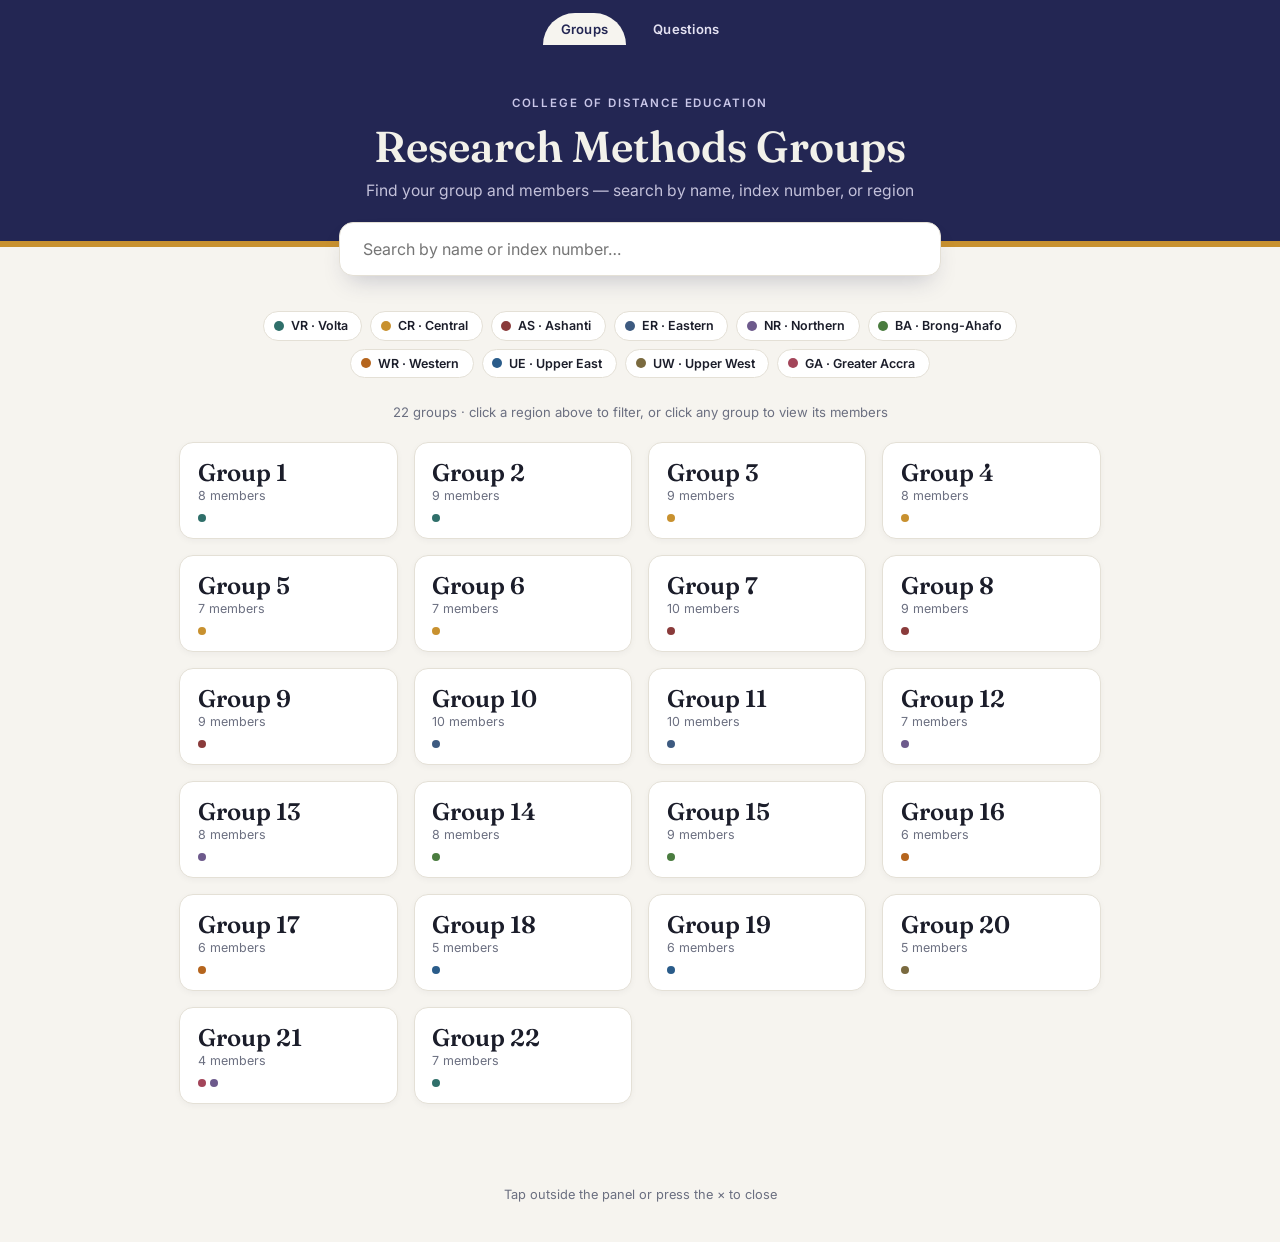
==== commit 37e4d10c: "Update research name" ====
--- a/index.html
+++ b/index.html
@@ -171,7 +171,7 @@
 </div>
 <header>
   <div class="eyebrow">College of Distance Education</div>
-  <h1>SOFTWARE ENGINEERING</h1>
+  <h1>Research Methods Groups</h1>
   <p>Find your group and members — search by name, index number, or region</p>
 </header>
 
